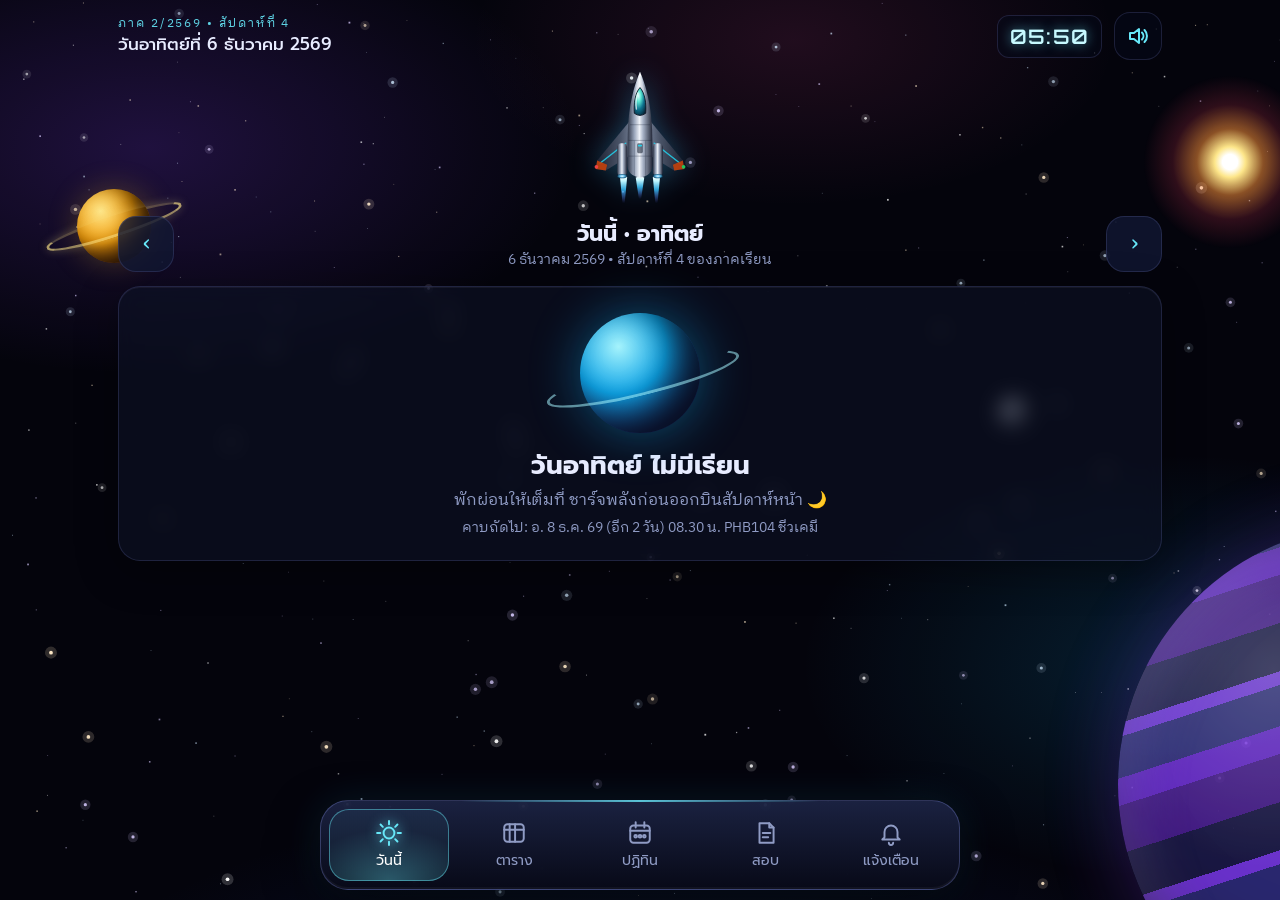
==== index.html @ 12bd0c00 "Space-themed class schedule with ntfy notifications Co-Authored-By: Claude Opus 5.5 <noreply@anthrop" ====
<!doctype html>
<html lang="th">
<head>
<meta charset="utf-8">
<meta name="viewport" content="width=device-width, initial-scale=1, viewport-fit=cover">
<title>ตารางเรียนอวกาศ</title>
<meta name="description" content="ตารางเรียน ภาค 2/2569 ธีมอวกาศ พร้อมแจ้งเตือนผ่าน ntfy">
<meta name="theme-color" content="#04040c">
<meta name="apple-mobile-web-app-capable" content="yes">
<meta name="mobile-web-app-capable" content="yes">
<meta name="apple-mobile-web-app-status-bar-style" content="black-translucent">
<meta name="apple-mobile-web-app-title" content="ตารางเรียน">
<link rel="apple-touch-icon" href="icons/icon-180.png">
<link rel="icon" href="icons/icon.svg" type="image/svg+xml">
<link rel="manifest" href="manifest.webmanifest">
<link rel="preconnect" href="https://fonts.googleapis.com">
<link rel="preconnect" href="https://fonts.gstatic.com" crossorigin>
<link href="https://fonts.googleapis.com/css2?family=IBM+Plex+Sans+Thai+Looped:wght@400;500;600&family=Orbitron:wght@600;800&family=Prompt:wght@500;700&display=swap" rel="stylesheet">
<link rel="stylesheet" href="css/style.css">
</head>
<body>
<canvas id="space" aria-hidden="true"></canvas>
<div class="nebula" aria-hidden="true"></div>
<div class="sky" aria-hidden="true">
  <div class="star-sun"></div>
  <div class="planet planet-gas"><i></i></div>
  <div class="planet planet-ring"><i></i><b></b></div>
  <div class="planet planet-moon"></div>
</div>
<div id="flash" aria-hidden="true"></div>

<div class="app">
  <header class="hud">
    <div class="hud-left">
      <div class="hud-label" id="hudTerm">ภาค 2/2569</div>
      <div class="hud-date" id="hudDate">…</div>
    </div>
    <div class="hud-clock" id="hudClock">--:--</div>
    <button class="icon-btn" id="soundBtn" aria-label="เปิด/ปิดเสียง"></button>
  </header>

  <div class="ship-stage" aria-hidden="true">
    <div class="ship" id="ship">
      <svg viewBox="0 0 140 190" class="ship-svg">
        <defs>
          <linearGradient id="hullG" x1="0" x2="1">
            <stop offset="0" stop-color="#2a3142"/><stop offset=".28" stop-color="#9aa6bb"/>
            <stop offset=".48" stop-color="#eef2f8"/><stop offset=".62" stop-color="#a7b2c6"/>
            <stop offset="1" stop-color="#1b2030"/>
          </linearGradient>
          <linearGradient id="wingG" x1="0" x2="0" y1="0" y2="1">
            <stop offset="0" stop-color="#5b667c"/><stop offset=".6" stop-color="#2b3244"/><stop offset="1" stop-color="#151a26"/>
          </linearGradient>
          <linearGradient id="wingGR" x1="1" x2="0"><stop offset="0" stop-color="#1b2131"/><stop offset=".7" stop-color="#4b5569"/><stop offset="1" stop-color="#6f7a90"/></linearGradient>
          <linearGradient id="wingGL" x1="0" x2="1"><stop offset="0" stop-color="#1b2131"/><stop offset=".7" stop-color="#4b5569"/><stop offset="1" stop-color="#6f7a90"/></linearGradient>
          <radialGradient id="glassG" cx=".38" cy=".3" r=".8">
            <stop offset="0" stop-color="#e0fbff"/><stop offset=".25" stop-color="#5eead4"/>
            <stop offset=".6" stop-color="#0e7490"/><stop offset="1" stop-color="#062033"/>
          </radialGradient>
          <linearGradient id="flameG" x1="0" x2="0" y1="0" y2="1">
            <stop offset="0" stop-color="#ffffff"/><stop offset=".18" stop-color="#bff7ff"/>
            <stop offset=".5" stop-color="#38bdf8" stop-opacity=".85"/><stop offset="1" stop-color="#6366f1" stop-opacity="0"/>
          </linearGradient>
          <radialGradient id="nozzleG"><stop offset="0" stop-color="#fff"/><stop offset=".4" stop-color="#7dd3fc"/><stop offset="1" stop-color="#0c4a6e"/></radialGradient>
        </defs>
        <!-- engine flames -->
        <g class="flames">
          <path class="flame f1" d="M45 150 Q52 150 52 152 L48.5 188 L45.5 188 L42 152 Q42 150 45 150Z" fill="url(#flameG)"/>
          <path class="flame f2" d="M95 150 Q98 150 98 152 L94.5 188 L91.5 188 L88 152 Q88 150 95 150Z" fill="url(#flameG)"/>
          <path class="flame f3" d="M70 150 L76 152 L71.5 182 L68.5 182 L64 152Z" fill="url(#flameG)"/>
        </g>
        <!-- wings -->
        <path d="M58 70 L10 128 L8 140 L22 142 L58 120Z" fill="url(#wingGL)"/>
        <path d="M82 70 L130 128 L132 140 L118 142 L82 120Z" fill="url(#wingGR)"/>
        <path d="M14 132 L50 104 M126 132 L90 104" stroke="#22d3ee" stroke-width="2" stroke-linecap="round" opacity=".85"/>
        <path d="M10 128 L8 140 L22 142 L24 134Z M130 128 L132 140 L118 142 L116 134Z" fill="#c2410c" opacity=".9"/>
        <!-- nacelles -->
        <rect x="38" y="104" width="14" height="46" rx="6" fill="url(#hullG)"/>
        <rect x="88" y="104" width="14" height="46" rx="6" fill="url(#hullG)"/>
        <ellipse cx="45" cy="150" rx="6.5" ry="3" fill="url(#nozzleG)"/>
        <ellipse cx="95" cy="150" rx="6.5" ry="3" fill="url(#nozzleG)"/>
        <!-- hull -->
        <path d="M70 4 C78 22 86 52 87 86 L88 132 Q88 150 70 152 Q52 150 52 132 L53 86 C54 52 62 22 70 4Z" fill="url(#hullG)"/>
        <path d="M70 4 C74 18 77 32 78 44 L62 44 C63 32 66 18 70 4Z" fill="#f8fafc" opacity=".35"/>
        <!-- panel lines -->
        <g stroke="#0f172a" stroke-width=".8" opacity=".45" fill="none">
          <path d="M56 78 H84 M54 100 H86 M54 122 H86"/>
          <path d="M62 100 V150 M78 100 V150"/>
        </g>
        <rect x="66" y="104" width="8" height="14" rx="2" fill="#0f172a" opacity=".55"/>
        <rect x="67.2" y="106" width="5.6" height="2.4" rx="1" fill="#22d3ee" class="blink-slow"/>
        <!-- cockpit -->
        <path d="M70 26 C77 34 79 48 78 62 Q70 68 62 62 C61 48 63 34 70 26Z" fill="url(#glassG)" stroke="#0b1220" stroke-width="1.2"/>
        <path d="M67 34 C64 42 64 50 65 56" stroke="#fff" stroke-width="2" stroke-linecap="round" opacity=".7" fill="none"/>
        <!-- nav lights -->
        <circle cx="9" cy="137" r="2.6" fill="#ef4444" class="blink"/>
        <circle cx="131" cy="137" r="2.6" fill="#22c55e" class="blink"/>
        <circle cx="70" cy="9" r="1.6" fill="#fff" class="blink-slow"/>
      </svg>
    </div>
  </div>

  <main id="view" class="view" tabindex="-1"></main>

  <nav class="console" aria-label="เมนูหลัก">
    <button class="nav-btn" data-view="today"><span class="nav-ico"><svg viewBox="0 0 24 24"><circle cx="12" cy="12" r="5"/><path d="M12 1v3M12 20v3M1 12h3M20 12h3M4.2 4.2l2.1 2.1M17.7 17.7l2.1 2.1M4.2 19.8l2.1-2.1M17.7 6.3l2.1-2.1"/></svg></span><span>วันนี้</span></button>
    <button class="nav-btn" data-view="week"><span class="nav-ico"><svg viewBox="0 0 24 24"><rect x="3" y="4" width="18" height="16" rx="3"/><path d="M3 9h18M8 4v16M13 4v16"/></svg></span><span>ตาราง</span></button>
    <button class="nav-btn" data-view="month"><span class="nav-ico"><svg viewBox="0 0 24 24"><rect x="3" y="5" width="18" height="16" rx="3"/><path d="M3 10h18M8 2v5M16 2v5"/><circle cx="8" cy="15" r="1.2"/><circle cx="12" cy="15" r="1.2"/><circle cx="16" cy="15" r="1.2"/></svg></span><span>ปฏิทิน</span></button>
    <button class="nav-btn" data-view="exams"><span class="nav-ico"><svg viewBox="0 0 24 24"><path d="M6 3h9l4 4v14H6z"/><path d="M15 3v4h4M9 12h7M9 16h5"/></svg></span><span>สอบ</span></button>
    <button class="nav-btn" data-view="alerts"><span class="nav-ico"><svg viewBox="0 0 24 24"><path d="M6 16V11a6 6 0 0 1 12 0v5l2 2H4z"/><path d="M10 21a2 2 0 0 0 4 0"/></svg></span><span>แจ้งเตือน</span></button>
  </nav>
</div>
<script type="module" src="js/app.js"></script>
</body>
</html>
---- css/style.css ----
:root {
  --bg: #04040c;
  --panel: rgba(14, 18, 38, .62);
  --panel-strong: rgba(18, 24, 50, .82);
  --line: rgba(148, 163, 255, .16);
  --line-strong: rgba(125, 211, 252, .45);
  --text: #e8ecff;
  --muted: #8f9bc4;
  --dim: #5b6690;
  --cyan: #67e8f9;
  --violet: #a78bfa;
  --pink: #f472b6;
  --amber: #fbbf24;
  --red: #fb7185;
  --green: #4ade80;
  --radius: 22px;
  --safe-b: env(safe-area-inset-bottom, 0px);
  --safe-t: env(safe-area-inset-top, 0px);
  color-scheme: dark;
}
* { box-sizing: border-box; -webkit-tap-highlight-color: transparent; }
html, body { margin: 0; height: 100%; }
body {
  background: var(--bg);
  color: var(--text);
  font-family: 'IBM Plex Sans Thai Looped', 'Prompt', system-ui, -apple-system, sans-serif;
  font-size: 16px;
  line-height: 1.45;
  overflow-x: hidden;
  -webkit-font-smoothing: antialiased;
  -webkit-user-select: none; user-select: none;
}
button { font: inherit; color: inherit; border: 0; background: none; cursor: pointer; touch-action: manipulation; }
h1, .hud-date, .daynav-day, .empty-title, .mission-course, .cc-name, .week-day h3, .nav-btn, .big-btn, .item .t { font-family: 'Prompt', 'IBM Plex Sans Thai Looped', sans-serif; }
.mono { font-family: 'Orbitron', 'Prompt', sans-serif; letter-spacing: .04em; }

/* ---------- Background layers ---------- */
#space { position: fixed; inset: 0; width: 100%; height: 100%; z-index: 0; display: block; }
.nebula {
  position: fixed; inset: -10%; z-index: 0; pointer-events: none;
  background:
    radial-gradient(40% 30% at 18% 22%, rgba(124, 58, 237, .22), transparent 70%),
    radial-gradient(35% 28% at 85% 70%, rgba(14, 165, 233, .16), transparent 70%),
    radial-gradient(30% 22% at 60% 12%, rgba(236, 72, 153, .12), transparent 70%),
    radial-gradient(60% 40% at 50% 110%, rgba(30, 64, 175, .25), transparent 70%);
  mix-blend-mode: screen;
}
.sky { position: fixed; inset: 0; z-index: 0; pointer-events: none; overflow: hidden; }
.star-sun {
  position: absolute; width: 180px; height: 180px; right: -40px; top: 8%;
  border-radius: 50%;
  background: radial-gradient(circle, #fff 0 6%, #fde68a 12%, rgba(251, 146, 60, .55) 26%, rgba(244, 63, 94, .18) 45%, transparent 68%);
  animation: pulse 6s ease-in-out infinite;
}
.planet { position: absolute; border-radius: 50%; }
.planet-gas {
  width: min(78vw, 520px); aspect-ratio: 1; right: -28%; bottom: -16%;
  background:
    radial-gradient(circle at 30% 28%, rgba(255,255,255,.22), transparent 38%),
    repeating-linear-gradient(-18deg, #4c1d95 0 7%, #6d28d9 7% 11%, #312e81 11% 17%, #7c3aed 17% 19%, #1e1b4b 19% 26%);
  box-shadow: inset -60px -40px 90px rgba(0,0,0,.92), inset 18px 14px 50px rgba(196,181,253,.25), 0 0 80px rgba(124,58,237,.35);
  opacity: .85;
}
.planet-gas i {
  position: absolute; inset: 0; border-radius: 50%;
  background: radial-gradient(circle at 70% 60%, rgba(244,114,182,.35), transparent 22%);
  animation: drift 40s linear infinite;
}
.planet-ring {
  width: 74px; height: 74px; left: 6%; top: 21%;
  background: radial-gradient(circle at 32% 30%, #fde68a, #f59e0b 45%, #78350f 85%);
  box-shadow: inset -14px -10px 22px rgba(0,0,0,.75), 0 0 30px rgba(251,191,36,.25);
  animation: floaty 9s ease-in-out infinite;
}
.planet-ring b {
  position: absolute; left: -46%; top: 36%; width: 192%; height: 28%;
  border-radius: 50%; border: 3px solid rgba(253, 230, 138, .55);
  border-top-color: transparent; transform: rotate(-18deg);
  box-shadow: 0 0 10px rgba(253, 230, 138, .25);
}
.planet-ring i { position: absolute; left: -46%; top: 36%; width: 192%; height: 28%; border-radius: 50%; border: 3px solid rgba(253,230,138,.25); border-bottom-color: transparent; transform: rotate(-18deg); z-index: -1; }
.planet-moon {
  width: 34px; height: 34px; left: 78%; top: 44%;
  background: radial-gradient(circle at 35% 30%, #e5e7eb, #9ca3af 50%, #374151 90%);
  box-shadow: inset -7px -5px 10px rgba(0,0,0,.8);
  animation: floaty 12s ease-in-out infinite reverse;
  opacity: .8;
}
@keyframes pulse { 50% { transform: scale(1.08); opacity: .85; } }
@keyframes floaty { 50% { transform: translateY(-10px); } }
@keyframes drift { to { transform: rotate(360deg); } }

#flash {
  position: fixed; z-index: 50; pointer-events: none; left: 0; top: 0;
  width: 40px; height: 40px; margin: -20px 0 0 -20px; border-radius: 50%;
  background: radial-gradient(circle, #fff 0 12%, #fde68a 22%, #f472b6 40%, rgba(124,58,237,.6) 60%, transparent 72%);
  opacity: 0; transform: scale(0);
}
#flash.go { animation: bang .75s cubic-bezier(.15,.7,.2,1) forwards; }
@keyframes bang {
  0% { opacity: 1; transform: scale(.2); }
  35% { opacity: .95; }
  100% { opacity: 0; transform: scale(70); }
}

/* ---------- App shell ---------- */
.app {
  position: relative; z-index: 1; max-width: 1100px; margin: 0 auto;
  min-height: 100%;
  padding: calc(var(--safe-t) + 12px) 16px calc(var(--safe-b) + 116px);
}
.hud { display: flex; align-items: center; gap: 12px; }
.hud-left { flex: 1; min-width: 0; }
.hud-label { font-size: 12px; color: var(--cyan); letter-spacing: .16em; text-transform: uppercase; opacity: .9; }
.hud-date { font-size: 17px; font-weight: 500; white-space: nowrap; overflow: hidden; text-overflow: ellipsis; }
.hud-clock {
  font-family: 'Orbitron', sans-serif; font-weight: 600; font-size: 20px; letter-spacing: .06em;
  color: #c7f9ff; text-shadow: 0 0 12px rgba(103, 232, 249, .6);
  padding: 6px 12px; border-radius: 12px; border: 1px solid var(--line); background: rgba(6, 10, 26, .55);
}
.icon-btn {
  width: 48px; height: 48px; border-radius: 16px; display: grid; place-items: center;
  border: 1px solid var(--line); background: rgba(6, 10, 26, .55);
  transition: transform .15s;
}
.icon-btn:active { transform: scale(.88); }
.icon-btn svg { width: 24px; height: 24px; stroke: var(--cyan); fill: none; stroke-width: 2; stroke-linecap: round; stroke-linejoin: round; }

/* ---------- Ship ---------- */
.ship-stage { height: 128px; position: relative; display: grid; place-items: center; margin: 2px 0 4px; }
.ship { width: 84px; position: relative; will-change: transform; animation: hover 4.5s ease-in-out infinite; }
.ship-svg { width: 100%; display: block; overflow: visible; filter: drop-shadow(0 0 14px rgba(56, 189, 248, .35)); }
.flame { transform-origin: 50% 0; transform-box: fill-box; animation: flicker .12s steps(2) infinite alternate; }
.flame.f2 { animation-delay: .06s; }
.flame.f3 { animation-duration: .16s; }
@keyframes flicker { from { transform: scaleY(.82) scaleX(.9); opacity: .85; } to { transform: scaleY(1.08); opacity: 1; } }
.blink { animation: blink 1.4s steps(1) infinite; }
.blink-slow { animation: blink 2.6s ease-in-out infinite; }
@keyframes blink { 50% { opacity: .15; } }
@keyframes hover { 0%, 100% { transform: translateY(0) rotate(0); } 50% { transform: translateY(-8px) rotate(1.2deg); } }
.ship.warp { animation: dodge 1.05s cubic-bezier(.45,.05,.3,1) both; }
.ship.warp .flame { animation-duration: .05s; }
.ship.warp .flames { transform: scaleY(1.9); transform-origin: 50% 79%; transition: transform .2s; }
@keyframes dodge {
  0% { transform: translate(0, 0) rotate(0) scale(1); }
  14% { transform: translate(0, 10px) scale(.94); }
  30% { transform: translate(-38px, -16px) rotate(-16deg) scale(1.04); }
  52% { transform: translate(34px, -22px) rotate(17deg) scale(1.06); }
  72% { transform: translate(-14px, -8px) rotate(-7deg); }
  100% { transform: translate(0, 0) rotate(0) scale(1); }
}

/* ---------- View ---------- */
.view { outline: none; }
.view.enter { animation: viewIn .55s cubic-bezier(.2,.8,.2,1) both; }
@keyframes viewIn { from { opacity: 0; transform: translateY(26px) scale(.97); } to { opacity: 1; transform: none; } }
.view.enter > * { animation: rise .6s cubic-bezier(.2,.8,.2,1) both; }
.view.enter > *:nth-child(2) { animation-delay: .05s; }
.view.enter > *:nth-child(3) { animation-delay: .1s; }
.view.enter > *:nth-child(4) { animation-delay: .15s; }
.view.enter > *:nth-child(n+5) { animation-delay: .2s; }
@keyframes rise { from { opacity: 0; transform: translateY(18px); } to { opacity: 1; transform: none; } }

.panel {
  background: var(--panel);
  border: 1px solid var(--line);
  border-radius: var(--radius);
  padding: 16px;
  margin-bottom: 14px;
  backdrop-filter: blur(10px); -webkit-backdrop-filter: blur(10px);
  box-shadow: 0 10px 40px rgba(0,0,0,.35), inset 0 1px 0 rgba(255,255,255,.05);
}
.section-title { display: flex; align-items: center; gap: 10px; margin: 18px 4px 10px; font-size: 15px; color: var(--muted); font-weight: 500; letter-spacing: .02em; }
.section-title::after { content: ''; flex: 1; height: 1px; background: linear-gradient(90deg, var(--line-strong), transparent); }
h1.view-title { font-size: 26px; margin: 4px 4px 12px; font-weight: 700; }

/* Day navigation */
.daynav { display: flex; align-items: center; gap: 10px; margin-bottom: 14px; }
.big-arrow {
  width: 56px; height: 56px; border-radius: 18px; flex: none; display: grid; place-items: center;
  background: var(--panel-strong); border: 1px solid var(--line); font-size: 24px; color: var(--cyan);
  transition: transform .15s;
}
.big-arrow:active { transform: scale(.85); }
.daynav-center { flex: 1; text-align: center; min-width: 0; }
.daynav-day { font-size: 22px; font-weight: 700; }
.daynav-sub { font-size: 14px; color: var(--muted); }
.pill {
  display: inline-flex; align-items: center; gap: 6px; padding: 4px 12px; border-radius: 999px;
  font-size: 13px; border: 1px solid var(--line); background: rgba(255,255,255,.04); color: var(--muted);
}
.pill.today-btn { color: #04121a; background: var(--cyan); border-color: transparent; font-weight: 700; padding: 8px 16px; font-size: 14px; margin-top: 6px; }
.pill.lab { color: #052e16; background: var(--green); border-color: transparent; font-weight: 700; box-shadow: 0 0 14px rgba(74,222,128,.5); }
.pill.kind { color: var(--text); }

/* Mission (next class) card */
.mission {
  position: relative; overflow: hidden;
  background: linear-gradient(135deg, rgba(56, 189, 248, .18), rgba(167, 139, 250, .16) 60%, rgba(244,114,182,.12));
  border: 1px solid var(--line-strong);
}
.mission::before {
  content: ''; position: absolute; inset: -40% -10% auto auto; width: 220px; height: 220px; border-radius: 50%;
  background: radial-gradient(circle, rgba(103,232,249,.25), transparent 65%);
}
.mission-label { font-size: 13px; letter-spacing: .14em; color: var(--cyan); text-transform: uppercase; }
.mission-main { display: flex; align-items: baseline; justify-content: space-between; gap: 10px; flex-wrap: wrap; margin-top: 4px; }
.mission-course { font-size: 20px; font-weight: 700; }
.mission-count { font-family: 'Orbitron', sans-serif; font-size: 26px; font-weight: 800; color: #fff; text-shadow: 0 0 18px rgba(103,232,249,.7); }
.mission-sub { color: var(--muted); font-size: 14px; margin-top: 2px; }
.progress { height: 8px; border-radius: 99px; background: rgba(255,255,255,.08); margin-top: 12px; overflow: hidden; }
.progress > i { display: block; height: 100%; border-radius: inherit; background: linear-gradient(90deg, var(--cyan), var(--violet), var(--pink)); box-shadow: 0 0 12px rgba(103,232,249,.7); }

/* Class cards */
.timeline { display: grid; gap: 12px; }
.class-card {
  position: relative; display: grid; grid-template-columns: 74px 1fr; gap: 12px;
  padding: 14px 14px 14px 12px; border-radius: 20px;
  background: var(--panel-strong); border: 1px solid var(--line);
  overflow: hidden;
}
.class-card::before { content: ''; position: absolute; left: 0; top: 0; bottom: 0; width: 5px; background: var(--c); box-shadow: 0 0 16px var(--c); }
.class-card.now { border-color: var(--c); box-shadow: 0 0 0 1px var(--c), 0 0 30px color-mix(in srgb, var(--c) 40%, transparent); }
.class-card.past { opacity: .5; }
.cc-time { text-align: center; padding-top: 2px; }
.cc-time b { display: block; font-family: 'Orbitron', sans-serif; font-size: 17px; color: #fff; }
.cc-time span { font-family: 'Orbitron', sans-serif; font-size: 12px; color: var(--muted); }
.cc-code { font-family: 'Orbitron', sans-serif; font-weight: 800; font-size: 15px; color: var(--c); letter-spacing: .05em; }
.cc-name { font-size: 18px; font-weight: 600; line-height: 1.3; }
.cc-meta { display: flex; flex-wrap: wrap; gap: 6px; margin-top: 8px; }
.cc-topic {
  margin-top: 10px; padding: 10px 12px; border-radius: 14px; font-size: 14.5px;
  background: rgba(255,255,255,.04); border: 1px dashed rgba(255,255,255,.12);
}
.cc-topic small { display: block; color: var(--cyan); font-size: 12px; letter-spacing: .06em; margin-bottom: 2px; }
.cc-topic.empty { color: var(--dim); }
.now-badge { position: absolute; right: 12px; top: 12px; font-size: 12px; font-weight: 700; color: #04121a; background: var(--c); padding: 2px 10px; border-radius: 99px; animation: blink 1.6s ease-in-out infinite; }

/* Empty / weekend state */
.empty-state { text-align: center; padding: 26px 16px 22px; }
.empty-planet {
  width: 120px; height: 120px; margin: 0 auto 14px; border-radius: 50%; position: relative;
  background: radial-gradient(circle at 32% 28%, #a5f3fc, #0ea5e9 40%, #1e3a8a 75%);
  box-shadow: inset -22px -16px 34px rgba(0,0,0,.75), 0 0 50px rgba(14,165,233,.45);
  animation: floaty 6s ease-in-out infinite;
}
.empty-planet::after { content: ''; position: absolute; left: -30%; top: 42%; width: 160%; height: 22%; border-radius: 50%; border: 3px solid rgba(165,243,252,.55); border-top-color: transparent; transform: rotate(-14deg); }
.empty-planet.holiday { background: radial-gradient(circle at 32% 28%, #fecdd3, #f43f5e 40%, #7f1d1d 78%); box-shadow: inset -22px -16px 34px rgba(0,0,0,.75), 0 0 50px rgba(244,63,94,.45); }
.empty-planet.exam { background: radial-gradient(circle at 32% 28%, #fef3c7, #f59e0b 40%, #78350f 78%); box-shadow: inset -22px -16px 34px rgba(0,0,0,.75), 0 0 50px rgba(245,158,11,.45); }
.empty-title { font-size: 26px; font-weight: 700; }
.empty-sub { color: var(--muted); margin-top: 4px; }

/* Lists (exams, events, notifications) */
.list { display: grid; gap: 10px; }
.item {
  display: grid; grid-template-columns: 60px 1fr; gap: 12px; align-items: center;
  padding: 12px; border-radius: 18px; background: var(--panel-strong); border: 1px solid var(--line);
}
.item.past { opacity: .45; }
.item .date-chip { text-align: center; border-radius: 14px; padding: 6px 0; background: rgba(255,255,255,.05); border: 1px solid var(--line); }
.date-chip b { display: block; font-family: 'Orbitron', sans-serif; font-size: 20px; line-height: 1.1; }
.date-chip span { font-size: 12px; color: var(--muted); }
.item .t { font-weight: 600; }
.item .s { font-size: 14px; color: var(--muted); }
.item.holiday .date-chip { border-color: rgba(251,113,133,.6); color: var(--red); }
.item.exam .date-chip { border-color: rgba(251,191,36,.6); color: var(--amber); }
.item.it .date-chip { border-color: rgba(74,222,128,.6); color: var(--green); }
.countdown { font-family: 'Orbitron', sans-serif; font-size: 13px; color: var(--amber); }

/* Week grid */
.week { display: grid; gap: 12px; }
@media (min-width: 760px) { .week { grid-template-columns: repeat(5, 1fr); } }
.week-day { padding: 12px; }
.week-day h3 { margin: 0 0 10px; font-size: 18px; display: flex; justify-content: space-between; align-items: center; }
.week-day.is-today { border-color: var(--line-strong); box-shadow: 0 0 30px rgba(103,232,249,.18); }
.mini { position: relative; padding: 10px 10px 10px 14px; border-radius: 14px; background: rgba(255,255,255,.04); margin-bottom: 8px; border: 1px solid var(--line); }
.mini::before { content: ''; position: absolute; left: 0; top: 8px; bottom: 8px; width: 4px; border-radius: 4px; background: var(--c); box-shadow: 0 0 10px var(--c); }
.mini .mt { font-family: 'Orbitron', sans-serif; font-size: 12px; color: var(--muted); }
.mini .mc { font-family: 'Orbitron', sans-serif; font-weight: 800; color: var(--c); font-size: 14px; }
.mini .mn { font-size: 15px; font-weight: 500; }
.mini .mr { font-size: 13px; color: var(--muted); }
.free-day { color: var(--dim); text-align: center; padding: 18px 0; font-size: 15px; }
.legend { display: grid; gap: 8px; }
@media (min-width: 600px) { .legend { grid-template-columns: 1fr 1fr; } }
.legend-row { display: flex; align-items: center; gap: 10px; font-size: 15px; }
.legend-row i { width: 12px; height: 12px; border-radius: 50%; background: var(--c); box-shadow: 0 0 8px var(--c); flex: none; }
.legend-row .ls { margin-left: auto; font-size: 12px; color: var(--dim); }
.legend-row .ls.ok { color: var(--green); }

/* Month */
.month-head { display: flex; align-items: center; gap: 10px; margin-bottom: 12px; }
.month-head .daynav-center .daynav-day { font-size: 22px; }
.cal { display: grid; grid-template-columns: repeat(7, 1fr); gap: 5px; }
.cal-h { text-align: center; font-size: 13px; color: var(--muted); padding: 4px 0; }
.cal-h.we { color: var(--red); opacity: .8; }
.cal-d {
  position: relative; aspect-ratio: 1 / 1.08; min-height: 44px; border-radius: 12px; padding: 4px 2px 3px;
  background: rgba(255,255,255,.035); border: 1px solid transparent;
  display: flex; flex-direction: column; align-items: center; gap: 3px;
  transition: transform .15s;
}
.cal-d:active { transform: scale(.9); }
.cal-d.out { visibility: hidden; }
.cal-d .n { font-family: 'Orbitron', sans-serif; font-size: 14px; font-weight: 600; }
.cal-d.we .n { color: #fda4af; opacity: .85; }
.cal-d.hol { background: rgba(244, 63, 94, .18); border-color: rgba(251,113,133,.45); }
.cal-d.hol .n { color: #fecdd3; }
.cal-d.exam { border-color: rgba(251,191,36,.7); box-shadow: inset 0 0 12px rgba(251,191,36,.25); }
.cal-d.examweek { background: rgba(251,191,36,.08); }
.cal-d.today { border-color: var(--cyan); box-shadow: 0 0 14px rgba(103,232,249,.55), inset 0 0 10px rgba(103,232,249,.25); }
.cal-d.sel { background: rgba(103,232,249,.16); }
.dots { display: flex; flex-wrap: wrap; justify-content: center; gap: 2px; max-width: 34px; }
.dots i { width: 5px; height: 5px; border-radius: 50%; background: var(--c); }
.cal-d .flag { position: absolute; top: 2px; right: 3px; font-size: 9px; line-height: 1; }
.cal-legend { display: flex; flex-wrap: wrap; gap: 8px 14px; margin-top: 12px; font-size: 12.5px; color: var(--muted); }
.cal-legend span { display: inline-flex; align-items: center; gap: 6px; }
.sw { width: 12px; height: 12px; border-radius: 4px; display: inline-block; }
@media (min-width: 760px) { .cal-d { aspect-ratio: 1.4 / 1; } .dots { max-width: 60px; } .dots i { width: 7px; height: 7px; } }

/* Alerts */
.steps { counter-reset: s; display: grid; gap: 10px; }
.step { position: relative; padding-left: 46px; min-height: 34px; }
.step::before { counter-increment: s; content: counter(s); position: absolute; left: 0; top: 0; width: 34px; height: 34px; border-radius: 12px; display: grid; place-items: center; font-family: 'Orbitron'; font-weight: 800; color: #04121a; background: var(--cyan); }
.big-btn {
  display: flex; align-items: center; justify-content: center; gap: 10px; width: 100%;
  min-height: 58px; border-radius: 18px; font-size: 17px; font-weight: 700; margin-top: 10px;
  color: #04121a; background: linear-gradient(135deg, #67e8f9, #a78bfa);
  box-shadow: 0 8px 30px rgba(103,232,249,.35); text-decoration: none;
  transition: transform .15s;
}
.big-btn.ghost { color: var(--text); background: rgba(255,255,255,.06); border: 1px solid var(--line); box-shadow: none; }
.big-btn:active { transform: scale(.95); }
.topic-box { font-family: 'Orbitron', monospace; font-size: 14px; word-break: break-all; padding: 12px; border-radius: 14px; background: rgba(0,0,0,.35); border: 1px dashed var(--line-strong); color: #c7f9ff; margin-top: 8px; -webkit-user-select: all; user-select: all; }
.toggle-row { display: flex; align-items: center; justify-content: space-between; gap: 12px; padding: 8px 0; }
.switch { width: 64px; height: 36px; border-radius: 99px; background: rgba(255,255,255,.1); position: relative; transition: background .2s; flex: none; }
.switch::after { content: ''; position: absolute; top: 4px; left: 4px; width: 28px; height: 28px; border-radius: 50%; background: #fff; transition: transform .25s cubic-bezier(.3,1.6,.5,1); }
.switch.on { background: var(--cyan); }
.switch.on::after { transform: translateX(28px); }
.notif { padding: 10px 12px; border-radius: 14px; background: rgba(255,255,255,.04); border: 1px solid var(--line); }
.notif .nt { font-weight: 600; font-size: 15px; }
.notif .nm { font-size: 13px; color: var(--muted); white-space: pre-line; }
.notif .nw { font-family: 'Orbitron', sans-serif; font-size: 12px; color: var(--cyan); }
.muted { color: var(--muted); }
.small { font-size: 13px; }

/* ---------- Console (bottom nav) ---------- */
.console {
  position: fixed; z-index: 10; left: 50%; bottom: calc(var(--safe-b) + 10px); transform: translateX(-50%);
  width: min(calc(100% - 20px), 640px);
  display: grid; grid-template-columns: repeat(5, 1fr); gap: 6px; padding: 8px;
  border-radius: 28px;
  background: linear-gradient(180deg, rgba(30, 38, 72, .88), rgba(8, 10, 24, .94));
  border: 1px solid rgba(148, 163, 255, .28);
  box-shadow: 0 -2px 0 rgba(255,255,255,.04) inset, 0 20px 50px rgba(0,0,0,.6), 0 0 40px rgba(56,189,248,.12);
  backdrop-filter: blur(14px); -webkit-backdrop-filter: blur(14px);
}
.console::before { content: ''; position: absolute; left: 22%; right: 22%; top: -1px; height: 2px; border-radius: 2px; background: linear-gradient(90deg, transparent, var(--cyan), transparent); opacity: .8; }
.nav-btn {
  position: relative; white-space: nowrap; overflow: hidden;
  display: flex; flex-direction: column; align-items: center; justify-content: center; gap: 3px;
  min-height: 66px; border-radius: 20px; font-size: 13.5px; color: var(--muted);
  transition: transform .18s cubic-bezier(.3,1.6,.5,1), color .2s, background .2s;
}
.nav-ico { width: 30px; height: 30px; display: grid; place-items: center; }
.nav-ico svg { width: 26px; height: 26px; fill: none; stroke: currentColor; stroke-width: 1.8; stroke-linecap: round; stroke-linejoin: round; }
.nav-btn.active { color: #fff; background: radial-gradient(120% 120% at 50% 100%, rgba(103,232,249,.35), rgba(103,232,249,.06) 60%); box-shadow: inset 0 0 0 1px rgba(103,232,249,.45); }
.nav-btn.active .nav-ico { color: var(--cyan); filter: drop-shadow(0 0 6px var(--cyan)); }
.nav-btn:active, .press { transform: scale(.86); }
.ripple { position: absolute; border-radius: 50%; pointer-events: none; width: 10px; height: 10px; margin: -5px 0 0 -5px; background: rgba(103,232,249,.55); animation: ripple .6s ease-out forwards; }
@keyframes ripple { to { transform: scale(18); opacity: 0; } }
.boing { animation: boing .45s cubic-bezier(.3,1.8,.4,1); }
@keyframes boing { 0% { transform: scale(.8); } 100% { transform: scale(1); } }

@media (min-width: 760px) {
  .app { padding-left: 28px; padding-right: 28px; }
  .ship-stage { height: 150px; }
  .ship { width: 100px; }
  .nav-btn { font-size: 14px; min-height: 72px; }
}
@media (prefers-reduced-motion: reduce) {
  *, *::before, *::after { animation-duration: .01ms !important; animation-iteration-count: 1 !important; transition-duration: .01ms !important; }
}
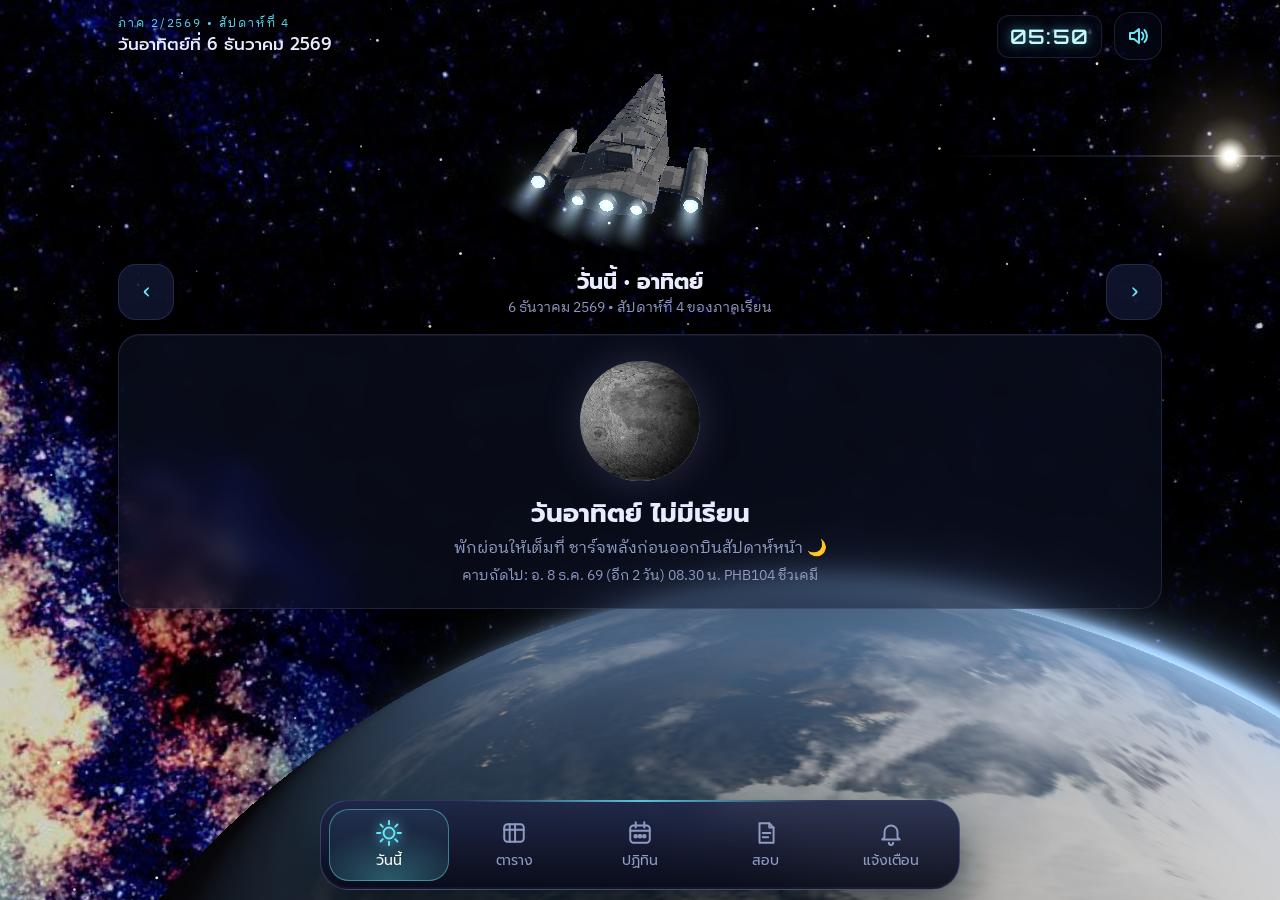
==== commit 6dd66420: "Photoreal visuals: WebGL Earth, ray-marched starship, Milky Way; remove big-bang effects Co-Authored" ====
--- a/index.html
+++ b/index.html
@@ -19,15 +19,10 @@
 <link rel="stylesheet" href="css/style.css">
 </head>
 <body>
+<div class="bg" aria-hidden="true"></div>
 <canvas id="space" aria-hidden="true"></canvas>
-<div class="nebula" aria-hidden="true"></div>
-<div class="sky" aria-hidden="true">
-  <div class="star-sun"></div>
-  <div class="planet planet-gas"><i></i></div>
-  <div class="planet planet-ring"><i></i><b></b></div>
-  <div class="planet planet-moon"></div>
-</div>
-<div id="flash" aria-hidden="true"></div>
+<canvas id="planets" aria-hidden="true"></canvas>
+<div class="sun" aria-hidden="true"></div>
 
 <div class="app">
   <header class="hud">
@@ -40,64 +35,7 @@
   </header>
 
   <div class="ship-stage" aria-hidden="true">
-    <div class="ship" id="ship">
-      <svg viewBox="0 0 140 190" class="ship-svg">
-        <defs>
-          <linearGradient id="hullG" x1="0" x2="1">
-            <stop offset="0" stop-color="#2a3142"/><stop offset=".28" stop-color="#9aa6bb"/>
-            <stop offset=".48" stop-color="#eef2f8"/><stop offset=".62" stop-color="#a7b2c6"/>
-            <stop offset="1" stop-color="#1b2030"/>
-          </linearGradient>
-          <linearGradient id="wingG" x1="0" x2="0" y1="0" y2="1">
-            <stop offset="0" stop-color="#5b667c"/><stop offset=".6" stop-color="#2b3244"/><stop offset="1" stop-color="#151a26"/>
-          </linearGradient>
-          <linearGradient id="wingGR" x1="1" x2="0"><stop offset="0" stop-color="#1b2131"/><stop offset=".7" stop-color="#4b5569"/><stop offset="1" stop-color="#6f7a90"/></linearGradient>
-          <linearGradient id="wingGL" x1="0" x2="1"><stop offset="0" stop-color="#1b2131"/><stop offset=".7" stop-color="#4b5569"/><stop offset="1" stop-color="#6f7a90"/></linearGradient>
-          <radialGradient id="glassG" cx=".38" cy=".3" r=".8">
-            <stop offset="0" stop-color="#e0fbff"/><stop offset=".25" stop-color="#5eead4"/>
-            <stop offset=".6" stop-color="#0e7490"/><stop offset="1" stop-color="#062033"/>
-          </radialGradient>
-          <linearGradient id="flameG" x1="0" x2="0" y1="0" y2="1">
-            <stop offset="0" stop-color="#ffffff"/><stop offset=".18" stop-color="#bff7ff"/>
-            <stop offset=".5" stop-color="#38bdf8" stop-opacity=".85"/><stop offset="1" stop-color="#6366f1" stop-opacity="0"/>
-          </linearGradient>
-          <radialGradient id="nozzleG"><stop offset="0" stop-color="#fff"/><stop offset=".4" stop-color="#7dd3fc"/><stop offset="1" stop-color="#0c4a6e"/></radialGradient>
-        </defs>
-        <!-- engine flames -->
-        <g class="flames">
-          <path class="flame f1" d="M45 150 Q52 150 52 152 L48.5 188 L45.5 188 L42 152 Q42 150 45 150Z" fill="url(#flameG)"/>
-          <path class="flame f2" d="M95 150 Q98 150 98 152 L94.5 188 L91.5 188 L88 152 Q88 150 95 150Z" fill="url(#flameG)"/>
-          <path class="flame f3" d="M70 150 L76 152 L71.5 182 L68.5 182 L64 152Z" fill="url(#flameG)"/>
-        </g>
-        <!-- wings -->
-        <path d="M58 70 L10 128 L8 140 L22 142 L58 120Z" fill="url(#wingGL)"/>
-        <path d="M82 70 L130 128 L132 140 L118 142 L82 120Z" fill="url(#wingGR)"/>
-        <path d="M14 132 L50 104 M126 132 L90 104" stroke="#22d3ee" stroke-width="2" stroke-linecap="round" opacity=".85"/>
-        <path d="M10 128 L8 140 L22 142 L24 134Z M130 128 L132 140 L118 142 L116 134Z" fill="#c2410c" opacity=".9"/>
-        <!-- nacelles -->
-        <rect x="38" y="104" width="14" height="46" rx="6" fill="url(#hullG)"/>
-        <rect x="88" y="104" width="14" height="46" rx="6" fill="url(#hullG)"/>
-        <ellipse cx="45" cy="150" rx="6.5" ry="3" fill="url(#nozzleG)"/>
-        <ellipse cx="95" cy="150" rx="6.5" ry="3" fill="url(#nozzleG)"/>
-        <!-- hull -->
-        <path d="M70 4 C78 22 86 52 87 86 L88 132 Q88 150 70 152 Q52 150 52 132 L53 86 C54 52 62 22 70 4Z" fill="url(#hullG)"/>
-        <path d="M70 4 C74 18 77 32 78 44 L62 44 C63 32 66 18 70 4Z" fill="#f8fafc" opacity=".35"/>
-        <!-- panel lines -->
-        <g stroke="#0f172a" stroke-width=".8" opacity=".45" fill="none">
-          <path d="M56 78 H84 M54 100 H86 M54 122 H86"/>
-          <path d="M62 100 V150 M78 100 V150"/>
-        </g>
-        <rect x="66" y="104" width="8" height="14" rx="2" fill="#0f172a" opacity=".55"/>
-        <rect x="67.2" y="106" width="5.6" height="2.4" rx="1" fill="#22d3ee" class="blink-slow"/>
-        <!-- cockpit -->
-        <path d="M70 26 C77 34 79 48 78 62 Q70 68 62 62 C61 48 63 34 70 26Z" fill="url(#glassG)" stroke="#0b1220" stroke-width="1.2"/>
-        <path d="M67 34 C64 42 64 50 65 56" stroke="#fff" stroke-width="2" stroke-linecap="round" opacity=".7" fill="none"/>
-        <!-- nav lights -->
-        <circle cx="9" cy="137" r="2.6" fill="#ef4444" class="blink"/>
-        <circle cx="131" cy="137" r="2.6" fill="#22c55e" class="blink"/>
-        <circle cx="70" cy="9" r="1.6" fill="#fff" class="blink-slow"/>
-      </svg>
-    </div>
+    <canvas class="ship" id="ship"></canvas>
   </div>
 
   <main id="view" class="view" tabindex="-1"></main>
--- a/css/style.css
+++ b/css/style.css
@@ -35,72 +35,22 @@
 .mono { font-family: 'Orbitron', 'Prompt', sans-serif; letter-spacing: .04em; }
 
 /* ---------- Background layers ---------- */
-#space { position: fixed; inset: 0; width: 100%; height: 100%; z-index: 0; display: block; }
-.nebula {
-  position: fixed; inset: -10%; z-index: 0; pointer-events: none;
-  background:
-    radial-gradient(40% 30% at 18% 22%, rgba(124, 58, 237, .22), transparent 70%),
-    radial-gradient(35% 28% at 85% 70%, rgba(14, 165, 233, .16), transparent 70%),
-    radial-gradient(30% 22% at 60% 12%, rgba(236, 72, 153, .12), transparent 70%),
-    radial-gradient(60% 40% at 50% 110%, rgba(30, 64, 175, .25), transparent 70%);
-  mix-blend-mode: screen;
-}
-.sky { position: fixed; inset: 0; z-index: 0; pointer-events: none; overflow: hidden; }
-.star-sun {
-  position: absolute; width: 180px; height: 180px; right: -40px; top: 8%;
-  border-radius: 50%;
-  background: radial-gradient(circle, #fff 0 6%, #fde68a 12%, rgba(251, 146, 60, .55) 26%, rgba(244, 63, 94, .18) 45%, transparent 68%);
-  animation: pulse 6s ease-in-out infinite;
-}
-.planet { position: absolute; border-radius: 50%; }
-.planet-gas {
-  width: min(78vw, 520px); aspect-ratio: 1; right: -28%; bottom: -16%;
-  background:
-    radial-gradient(circle at 30% 28%, rgba(255,255,255,.22), transparent 38%),
-    repeating-linear-gradient(-18deg, #4c1d95 0 7%, #6d28d9 7% 11%, #312e81 11% 17%, #7c3aed 17% 19%, #1e1b4b 19% 26%);
-  box-shadow: inset -60px -40px 90px rgba(0,0,0,.92), inset 18px 14px 50px rgba(196,181,253,.25), 0 0 80px rgba(124,58,237,.35);
-  opacity: .85;
-}
-.planet-gas i {
-  position: absolute; inset: 0; border-radius: 50%;
-  background: radial-gradient(circle at 70% 60%, rgba(244,114,182,.35), transparent 22%);
-  animation: drift 40s linear infinite;
-}
-.planet-ring {
-  width: 74px; height: 74px; left: 6%; top: 21%;
-  background: radial-gradient(circle at 32% 30%, #fde68a, #f59e0b 45%, #78350f 85%);
-  box-shadow: inset -14px -10px 22px rgba(0,0,0,.75), 0 0 30px rgba(251,191,36,.25);
-  animation: floaty 9s ease-in-out infinite;
-}
-.planet-ring b {
-  position: absolute; left: -46%; top: 36%; width: 192%; height: 28%;
-  border-radius: 50%; border: 3px solid rgba(253, 230, 138, .55);
-  border-top-color: transparent; transform: rotate(-18deg);
-  box-shadow: 0 0 10px rgba(253, 230, 138, .25);
-}
-.planet-ring i { position: absolute; left: -46%; top: 36%; width: 192%; height: 28%; border-radius: 50%; border: 3px solid rgba(253,230,138,.25); border-bottom-color: transparent; transform: rotate(-18deg); z-index: -1; }
-.planet-moon {
-  width: 34px; height: 34px; left: 78%; top: 44%;
-  background: radial-gradient(circle at 35% 30%, #e5e7eb, #9ca3af 50%, #374151 90%);
-  box-shadow: inset -7px -5px 10px rgba(0,0,0,.8);
-  animation: floaty 12s ease-in-out infinite reverse;
-  opacity: .8;
-}
-@keyframes pulse { 50% { transform: scale(1.08); opacity: .85; } }
-@keyframes floaty { 50% { transform: translateY(-10px); } }
-@keyframes drift { to { transform: rotate(360deg); } }
-
-#flash {
-  position: fixed; z-index: 50; pointer-events: none; left: 0; top: 0;
-  width: 40px; height: 40px; margin: -20px 0 0 -20px; border-radius: 50%;
-  background: radial-gradient(circle, #fff 0 12%, #fde68a 22%, #f472b6 40%, rgba(124,58,237,.6) 60%, transparent 72%);
-  opacity: 0; transform: scale(0);
-}
-#flash.go { animation: bang .75s cubic-bezier(.15,.7,.2,1) forwards; }
-@keyframes bang {
-  0% { opacity: 1; transform: scale(.2); }
-  35% { opacity: .95; }
-  100% { opacity: 0; transform: scale(70); }
+.bg {
+  position: fixed; inset: 0; z-index: 0; pointer-events: none;
+  background: #000 url(../img/milkyway.jpg) center 30% / cover no-repeat;
+  transform: rotate(-12deg) scale(1.35);
+}
+#space { position: fixed; inset: 0; width: 100%; height: 100%; z-index: 0; display: block; pointer-events: none; }
+#planets { position: fixed; inset: 0; width: 100%; height: 100%; z-index: 0; pointer-events: none; opacity: 0; transition: opacity 1.6s ease; }
+#planets.on { opacity: 1; }
+.sun {
+  position: fixed; z-index: 0; pointer-events: none; right: -70px; top: 4%;
+  width: 240px; height: 240px; border-radius: 50%;
+  background: radial-gradient(circle, rgba(255,255,255,1) 0 3%, rgba(255,250,235,.9) 5%, rgba(255,236,200,.35) 11%, rgba(255,214,170,.12) 24%, rgba(255,200,160,.04) 45%, transparent 66%);
+}
+.sun::after { /* faint anamorphic lens streak */
+  content: ''; position: absolute; left: -160%; right: -40%; top: 50%; height: 2px; margin-top: -1px;
+  background: linear-gradient(90deg, transparent 30%, rgba(170,200,255,.12) 55%, rgba(255,255,255,.35) 72%, transparent 80%);
 }
 
 /* ---------- App shell ---------- */
@@ -127,28 +77,9 @@
 .icon-btn svg { width: 24px; height: 24px; stroke: var(--cyan); fill: none; stroke-width: 2; stroke-linecap: round; stroke-linejoin: round; }
 
 /* ---------- Ship ---------- */
-.ship-stage { height: 128px; position: relative; display: grid; place-items: center; margin: 2px 0 4px; }
-.ship { width: 84px; position: relative; will-change: transform; animation: hover 4.5s ease-in-out infinite; }
-.ship-svg { width: 100%; display: block; overflow: visible; filter: drop-shadow(0 0 14px rgba(56, 189, 248, .35)); }
-.flame { transform-origin: 50% 0; transform-box: fill-box; animation: flicker .12s steps(2) infinite alternate; }
-.flame.f2 { animation-delay: .06s; }
-.flame.f3 { animation-duration: .16s; }
-@keyframes flicker { from { transform: scaleY(.82) scaleX(.9); opacity: .85; } to { transform: scaleY(1.08); opacity: 1; } }
-.blink { animation: blink 1.4s steps(1) infinite; }
-.blink-slow { animation: blink 2.6s ease-in-out infinite; }
-@keyframes blink { 50% { opacity: .15; } }
-@keyframes hover { 0%, 100% { transform: translateY(0) rotate(0); } 50% { transform: translateY(-8px) rotate(1.2deg); } }
-.ship.warp { animation: dodge 1.05s cubic-bezier(.45,.05,.3,1) both; }
-.ship.warp .flame { animation-duration: .05s; }
-.ship.warp .flames { transform: scaleY(1.9); transform-origin: 50% 79%; transition: transform .2s; }
-@keyframes dodge {
-  0% { transform: translate(0, 0) rotate(0) scale(1); }
-  14% { transform: translate(0, 10px) scale(.94); }
-  30% { transform: translate(-38px, -16px) rotate(-16deg) scale(1.04); }
-  52% { transform: translate(34px, -22px) rotate(17deg) scale(1.06); }
-  72% { transform: translate(-14px, -8px) rotate(-7deg); }
-  100% { transform: translate(0, 0) rotate(0) scale(1); }
-}
+.ship-stage { height: 190px; position: relative; display: grid; place-items: center; margin: -6px -16px 0; }
+.ship { width: min(100%, 440px); height: 190px; display: block; opacity: 0; transition: opacity 1s ease; }
+.ship.on { opacity: 1; }
 
 /* ---------- View ---------- */
 .view { outline: none; }
@@ -240,13 +171,14 @@
 .empty-state { text-align: center; padding: 26px 16px 22px; }
 .empty-planet {
   width: 120px; height: 120px; margin: 0 auto 14px; border-radius: 50%; position: relative;
-  background: radial-gradient(circle at 32% 28%, #a5f3fc, #0ea5e9 40%, #1e3a8a 75%);
-  box-shadow: inset -22px -16px 34px rgba(0,0,0,.75), 0 0 50px rgba(14,165,233,.45);
-  animation: floaty 6s ease-in-out infinite;
-}
-.empty-planet::after { content: ''; position: absolute; left: -30%; top: 42%; width: 160%; height: 22%; border-radius: 50%; border: 3px solid rgba(165,243,252,.55); border-top-color: transparent; transform: rotate(-14deg); }
-.empty-planet.holiday { background: radial-gradient(circle at 32% 28%, #fecdd3, #f43f5e 40%, #7f1d1d 78%); box-shadow: inset -22px -16px 34px rgba(0,0,0,.75), 0 0 50px rgba(244,63,94,.45); }
-.empty-planet.exam { background: radial-gradient(circle at 32% 28%, #fef3c7, #f59e0b 40%, #78350f 78%); box-shadow: inset -22px -16px 34px rgba(0,0,0,.75), 0 0 50px rgba(245,158,11,.45); }
+  background: #222 url(../img/moon.jpg) 30% 50% / 240% 100%;
+  box-shadow: inset -30px -18px 40px rgba(0,0,0,.92), inset 6px 4px 14px rgba(255,255,255,.18), 0 0 40px rgba(170,190,255,.18);
+  animation: spin 120s linear infinite;
+}
+.empty-planet.holiday { box-shadow: inset -30px -18px 40px rgba(0,0,0,.92), inset 6px 4px 14px rgba(255,255,255,.18), 0 0 46px rgba(251,113,133,.35); }
+.empty-planet.exam { box-shadow: inset -30px -18px 40px rgba(0,0,0,.92), inset 6px 4px 14px rgba(255,255,255,.18), 0 0 46px rgba(251,191,36,.35); }
+@keyframes spin { to { background-position: 270% 50%; } }
+@keyframes blink { 50% { opacity: .35; } }
 .empty-title { font-size: 26px; font-weight: 700; }
 .empty-sub { color: var(--muted); margin-top: 4px; }
 
@@ -373,8 +305,8 @@
 
 @media (min-width: 760px) {
   .app { padding-left: 28px; padding-right: 28px; }
-  .ship-stage { height: 150px; }
-  .ship { width: 100px; }
+  .ship-stage { height: 210px; }
+  .ship { height: 210px; width: 520px; }
   .nav-btn { font-size: 14px; min-height: 72px; }
 }
 @media (prefers-reduced-motion: reduce) {
